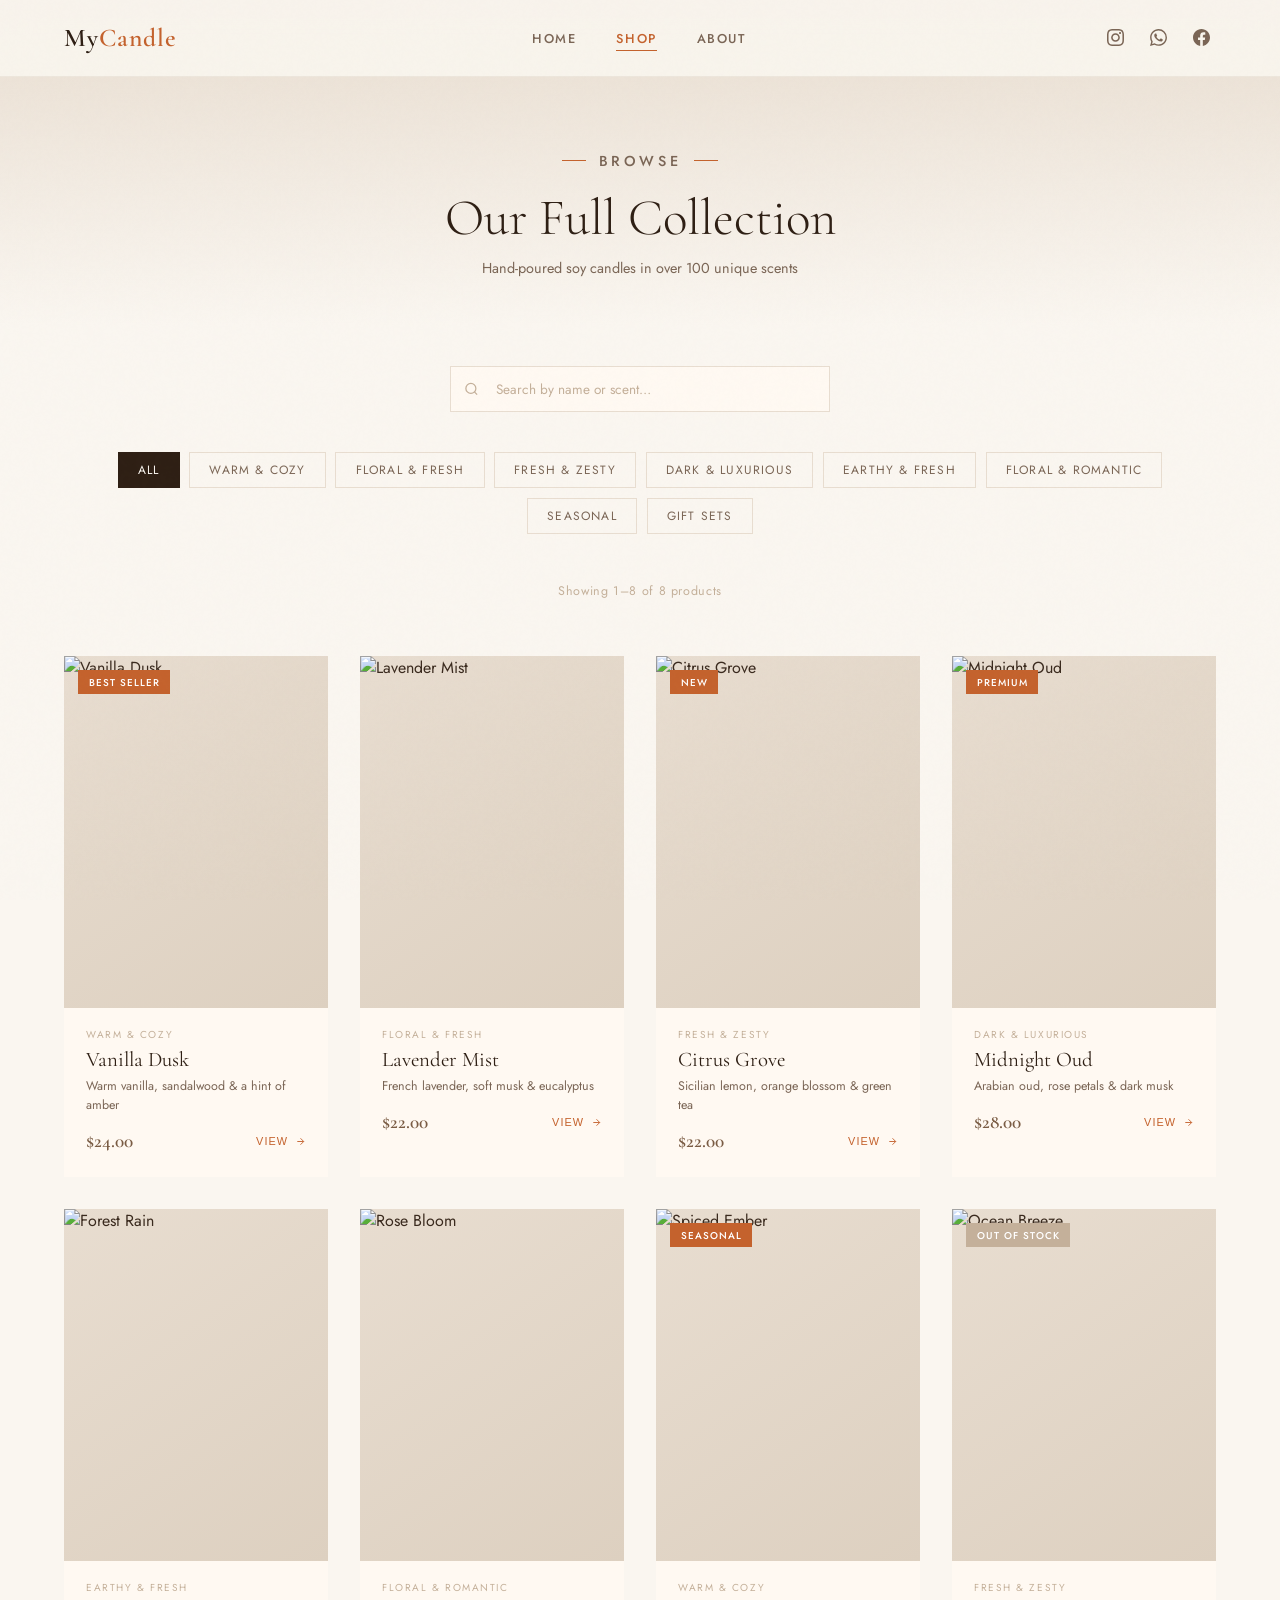
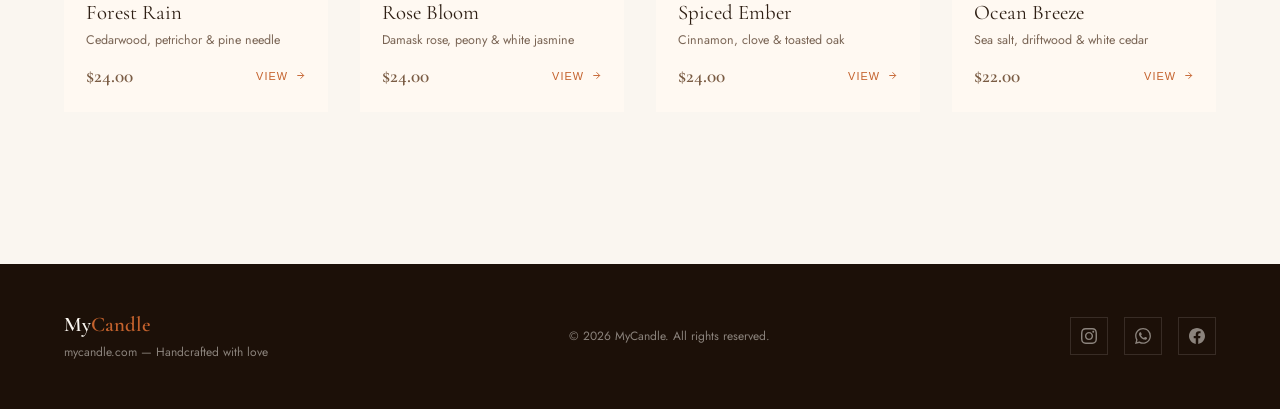
==== pages/shop.html @ 2fb07018 "Add files via upload" ====
<!DOCTYPE html>
<html lang="en">
<head>
  <meta charset="UTF-8" />
  <meta name="viewport" content="width=device-width, initial-scale=1.0" />
  <title>Shop — MyCandle</title>
  <link rel="stylesheet" href="../css/style.css" />
  <style>
    .shop-hero {
      padding: 9rem 4rem 3rem;
      background: linear-gradient(180deg, var(--sand) 0%, var(--cream) 100%);
      text-align: center;
    }
    .shop-hero h1 { font-size: clamp(2.5rem, 4vw, 4rem); margin-bottom: 0.6rem; }
    .shop-hero p { font-size: 0.9rem; color: var(--light-text); }

    .shop-controls { padding: 2.5rem 4rem 0; }

    #productCount {
      text-align: center; font-size: 0.78rem; color: var(--taupe);
      margin-bottom: 1rem; letter-spacing: 0.05em;
    }

    #productSection { padding: 2.5rem 4rem 6rem; }
    .products-grid { display: grid; grid-template-columns: repeat(auto-fill, minmax(260px, 1fr)); gap: 2rem; }

    @media (max-width: 768px) {
      .shop-hero { padding: 8rem 1.5rem 2.5rem; }
      .shop-controls { padding: 2rem 1.5rem 0; }
      #productSection { padding: 2rem 1.5rem 5rem; }
    }
  </style>
</head>
<body>

  <nav id="main-nav"></nav>

  <div class="shop-hero fade-up">
    <p class="section-eyebrow">Browse</p>
    <h1>Our Full Collection</h1>
    <p>Hand-poured soy candles in over 100 unique scents</p>
  </div>

  <div class="shop-controls">
    <!-- Search -->
    <div class="search-wrap fade-up">
      <svg class="search-icon" viewBox="0 0 24 24"><circle cx="11" cy="11" r="8"/><path d="m21 21-4.35-4.35"/></svg>
      <input class="search-input" id="searchInput" type="text" placeholder="Search by name or scent…" />
    </div>
    <!-- Category Filters -->
    <div class="filter-bar fade-up" id="filterBar"></div>
    <p id="productCount"></p>
  </div>

  <section id="productSection">
    <div class="products-grid" id="shopGrid"></div>
    <div class="pagination" id="pagination"></div>
  </section>

  <footer id="main-footer"></footer>

  <script src="../js/products.js"></script>
  <script src="../js/ui.js"></script>
  <script>
    // Fix asset paths since we're in /pages/ subfolder
    const BASE = '../';

    injectNav('shop');
    injectFooter();
    injectModal();
    initModal();
    initScrollAnimations();

    // Override productCardHTML image path for /pages/ subfolder
    function cardHTML(p) {
      const imgSrc = p.image ? BASE + p.image : '';
      const imgContent = imgSrc
        ? `<img src="${imgSrc}" alt="${p.name}" loading="lazy">`
        : `<div class="product-img-placeholder"><div class="placeholder-candle"></div></div>`;
      const badgeHTML = !p.inStock
        ? `<span class="product-badge badge-out">Out of Stock</span>`
        : p.badge ? `<span class="product-badge">${p.badge}</span>` : '';
      return `
        <div class="product-img-wrap">${imgContent}${badgeHTML}</div>
        <div class="product-info">
          <p class="product-category">${p.category}</p>
          <h3 class="product-name">${p.name}</h3>
          <p class="product-scent">${p.scent}</p>
          <div class="product-footer">
            <span class="product-price">${p.price}</span>
            <button class="product-view-btn">View ${SVG.arrow}</button>
          </div>
        </div>`;
    }

    // ── STATE ──
    const ITEMS_PER_PAGE = 12;
    let currentPage = 1;
    let activeCategory = 'All';
    let searchQuery = '';

    // ── BUILD FILTERS ──
    const filterBar = document.getElementById('filterBar');
    CATEGORIES.forEach(cat => {
      const btn = document.createElement('button');
      btn.className = 'filter-btn' + (cat === 'All' ? ' active' : '');
      btn.textContent = cat;
      btn.addEventListener('click', () => {
        activeCategory = cat;
        currentPage = 1;
        document.querySelectorAll('.filter-btn').forEach(b => b.classList.remove('active'));
        btn.classList.add('active');
        render();
      });
      filterBar.appendChild(btn);
    });

    // ── SEARCH ──
    document.getElementById('searchInput').addEventListener('input', e => {
      searchQuery = e.target.value.toLowerCase();
      currentPage = 1;
      render();
    });

    // ── FILTER ──
    function filteredProducts() {
      return PRODUCTS.filter(p => {
        const matchCat = activeCategory === 'All' || p.category === activeCategory;
        const matchSearch = !searchQuery ||
          p.name.toLowerCase().includes(searchQuery) ||
          p.scent.toLowerCase().includes(searchQuery) ||
          p.notes.toLowerCase().includes(searchQuery) ||
          p.category.toLowerCase().includes(searchQuery);
        return matchCat && matchSearch;
      });
    }

    // ── RENDER PRODUCTS ──
    function render() {
      const all = filteredProducts();
      const totalPages = Math.max(1, Math.ceil(all.length / ITEMS_PER_PAGE));
      if (currentPage > totalPages) currentPage = totalPages;
      const start = (currentPage - 1) * ITEMS_PER_PAGE;
      const pageItems = all.slice(start, start + ITEMS_PER_PAGE);

      // Count
      document.getElementById('productCount').textContent =
        all.length === 0 ? 'No products found'
        : `Showing ${start + 1}–${Math.min(start + ITEMS_PER_PAGE, all.length)} of ${all.length} products`;

      // Grid
      const grid = document.getElementById('shopGrid');
      grid.innerHTML = '';
      if (pageItems.length === 0) {
        grid.innerHTML = `<div class="empty-state">${SVG.empty}<p>No candles match your search.</p></div>`;
      } else {
        pageItems.forEach((p, i) => {
          const card = document.createElement('div');
          card.className = 'product-card fade-up';
          card.style.transitionDelay = `${i * 0.04}s`;
          card.innerHTML = cardHTML(p);
          card.addEventListener('click', () => openModal(p));
          grid.appendChild(card);
        });
        initScrollAnimations();
      }

      // Pagination
      renderPagination(totalPages);
    }

    // ── PAGINATION ──
    function renderPagination(totalPages) {
      const pg = document.getElementById('pagination');
      pg.innerHTML = '';
      if (totalPages <= 1) return;

      const prev = document.createElement('button');
      prev.className = 'page-btn arrow'; prev.textContent = '←';
      prev.disabled = currentPage === 1;
      prev.addEventListener('click', () => { currentPage--; render(); window.scrollTo(0,0); });
      pg.appendChild(prev);

      // Page number range
      let start = Math.max(1, currentPage - 2);
      let end = Math.min(totalPages, start + 4);
      if (end - start < 4) start = Math.max(1, end - 4);

      if (start > 1) {
        pg.appendChild(makePageBtn(1, totalPages));
        if (start > 2) { const dots = document.createElement('span'); dots.textContent = '…'; dots.style.cssText = 'padding:0 0.4rem;color:var(--taupe);font-size:0.85rem'; pg.appendChild(dots); }
      }
      for (let i = start; i <= end; i++) pg.appendChild(makePageBtn(i, totalPages));
      if (end < totalPages) {
        if (end < totalPages - 1) { const dots = document.createElement('span'); dots.textContent = '…'; dots.style.cssText = 'padding:0 0.4rem;color:var(--taupe);font-size:0.85rem'; pg.appendChild(dots); }
        pg.appendChild(makePageBtn(totalPages, totalPages));
      }

      const next = document.createElement('button');
      next.className = 'page-btn arrow'; next.textContent = '→';
      next.disabled = currentPage === totalPages;
      next.addEventListener('click', () => { currentPage++; render(); window.scrollTo(0,0); });
      pg.appendChild(next);
    }

    function makePageBtn(n) {
      const btn = document.createElement('button');
      btn.className = 'page-btn' + (n === currentPage ? ' active' : '');
      btn.textContent = n;
      btn.addEventListener('click', () => { currentPage = n; render(); window.scrollTo(0,0); });
      return btn;
    }

    // Initial render
    render();
  </script>
</body>
</html>
---- css/style.css ----
/* ============================================================
   MyCandle — Main Stylesheet
   ============================================================ */

@import url('https://fonts.googleapis.com/css2?family=Cormorant+Garamond:ital,wght@0,300;0,400;0,600;1,300;1,400&family=Jost:wght@300;400;500&display=swap');

/* ── VARIABLES ── */
:root {
  --cream: #faf6f0;
  --warm-white: #fff9f2;
  --sand: #e8ddd0;
  --taupe: #c4b09a;
  --brown: #7a5c44;
  --deep: #2e1f14;
  --ember: #c4622d;
  --gold: #c9993a;
  --text: #3a2a1e;
  --light-text: #7a6555;
  --radius: 2px;
  --transition: 0.3s ease;
}

/* ── RESET ── */
*, *::before, *::after { box-sizing: border-box; margin: 0; padding: 0; }
html { scroll-behavior: smooth; }
body {
  font-family: 'Jost', sans-serif;
  background-color: var(--cream);
  color: var(--text);
  overflow-x: hidden;
}

/* Noise texture overlay */
body::before {
  content: '';
  position: fixed; inset: 0; z-index: 999; pointer-events: none;
  background-image: url("data:image/svg+xml,%3Csvg viewBox='0 0 200 200' xmlns='http://www.w3.org/2000/svg'%3E%3Cfilter id='n'%3E%3CfeTurbulence type='fractalNoise' baseFrequency='0.75' numOctaves='4' stitchTiles='stitch'/%3E%3C/filter%3E%3Crect width='100%25' height='100%25' filter='url(%23n)' opacity='0.04'/%3E%3C/svg%3E");
  opacity: 0.35;
}

/* ── TYPOGRAPHY ── */
h1, h2, h3 { font-family: 'Cormorant Garamond', serif; font-weight: 300; color: var(--deep); }
a { text-decoration: none; color: inherit; }
img { display: block; max-width: 100%; }

/* ── NAVIGATION ── */
nav {
  position: fixed; top: 0; left: 0; right: 0; z-index: 200;
  display: flex; align-items: center; justify-content: space-between;
  padding: 1.4rem 4rem;
  background: rgba(250,246,240,0.88);
  backdrop-filter: blur(14px);
  border-bottom: 1px solid rgba(196,176,154,0.2);
  transition: box-shadow var(--transition);
}
nav.scrolled { box-shadow: 0 2px 30px rgba(46,31,20,0.08); }

.nav-logo {
  font-family: 'Cormorant Garamond', serif;
  font-size: 1.6rem; font-weight: 600; letter-spacing: 0.04em; color: var(--deep);
}
.nav-logo span { color: var(--ember); }

.nav-links { display: flex; gap: 2.5rem; list-style: none; }
.nav-links a {
  font-size: 0.8rem; font-weight: 500; letter-spacing: 0.12em;
  text-transform: uppercase; color: var(--light-text);
  transition: color var(--transition); padding-bottom: 2px;
  border-bottom: 1px solid transparent;
}
.nav-links a:hover,
.nav-links a.active { color: var(--ember); border-bottom-color: var(--ember); }

.nav-right { display: flex; align-items: center; gap: 1.4rem; }
.nav-social { display: flex; gap: 0.8rem; }
.nav-social a {
  width: 30px; height: 30px; display: flex; align-items: center; justify-content: center;
  color: var(--light-text); transition: color var(--transition), transform var(--transition);
}
.nav-social a:hover { color: var(--ember); transform: scale(1.15); }
.nav-social svg { width: 17px; height: 17px; fill: currentColor; }

/* ── SECTION HELPERS ── */
.section-header { text-align: center; margin-bottom: 4rem; }
.section-eyebrow {
  font-size: 0.72rem; letter-spacing: 0.25em; text-transform: uppercase;
  color: var(--ember); display: inline-flex; align-items: center; gap: 0.8rem;
  margin-bottom: 1rem; font-weight: 500;
}
.section-eyebrow::before, .section-eyebrow::after {
  content: ''; width: 24px; height: 1px; background: var(--ember); display: block;
}
.section-title { font-size: clamp(2rem, 3.5vw, 3rem); font-weight: 300; }
.section-subtitle { font-size: 0.9rem; color: var(--light-text); margin-top: 0.6rem; }

/* ── PRODUCT CARD ── */
.product-card {
  background: var(--warm-white); cursor: pointer;
  transition: transform 0.35s cubic-bezier(0.25,0.8,0.25,1), box-shadow 0.35s;
  position: relative; overflow: hidden;
}
.product-card:hover { transform: translateY(-7px); box-shadow: 0 22px 55px rgba(46,31,20,0.13); }

.product-img-wrap {
  width: 100%; aspect-ratio: 3/4; overflow: hidden;
  background: linear-gradient(145deg, var(--sand), #ddd0c0); position: relative;
}
.product-img-wrap img {
  width: 100%; height: 100%; object-fit: cover;
  transition: transform 0.6s cubic-bezier(0.25,0.8,0.25,1);
}
.product-card:hover .product-img-wrap img { transform: scale(1.06); }

.product-img-placeholder {
  width: 100%; height: 100%;
  display: flex; align-items: center; justify-content: center;
}
.placeholder-candle {
  width: 55px; height: 85px;
  background: linear-gradient(180deg, #f0e4d4, #d8c8b0);
  border-radius: 3px 3px 18px 18px; position: relative;
  box-shadow: 0 8px 20px rgba(46,31,20,0.12);
}
.placeholder-candle::before {
  content: ''; position: absolute; top: -18px; left: 50%; transform: translateX(-50%);
  width: 8px; height: 15px;
  background: radial-gradient(ellipse at 50% 80%, #fff176, #ff8c00, #c4622d);
  border-radius: 50% 50% 30% 30%;
  animation: flicker 2.2s ease-in-out infinite alternate;
  filter: blur(0.3px); box-shadow: 0 0 10px 3px rgba(196,98,45,0.3);
}
.placeholder-candle::after {
  content: ''; position: absolute; top: -4px; left: 50%; transform: translateX(-50%);
  width: 1.5px; height: 14px; background: var(--deep); border-radius: 1px;
}

.product-badge {
  position: absolute; top: 0.9rem; left: 0.9rem;
  background: var(--ember); color: white;
  font-size: 0.62rem; letter-spacing: 0.1em; text-transform: uppercase;
  padding: 0.28rem 0.65rem; font-weight: 500;
}
.badge-out { background: var(--taupe); }

.product-info { padding: 1.2rem 1.4rem 1.5rem; }
.product-category { font-size: 0.63rem; letter-spacing: 0.15em; text-transform: uppercase; color: var(--taupe); margin-bottom: 0.3rem; }
.product-name { font-size: 1.3rem; font-weight: 400; color: var(--deep); margin-bottom: 0.35rem; }
.product-scent { font-size: 0.78rem; color: var(--light-text); margin-bottom: 0.9rem; line-height: 1.5; }
.product-footer { display: flex; align-items: center; justify-content: space-between; }
.product-price { font-family: 'Cormorant Garamond', serif; font-size: 1.2rem; font-weight: 600; color: var(--brown); }
.product-view-btn {
  font-size: 0.68rem; letter-spacing: 0.1em; text-transform: uppercase;
  color: var(--ember); font-weight: 500; background: none; border: none;
  cursor: pointer; display: flex; align-items: center; gap: 0.4rem;
  transition: gap var(--transition);
}
.product-view-btn:hover { gap: 0.65rem; }
.product-view-btn svg { width: 11px; height: 11px; stroke: currentColor; fill: none; stroke-width: 2; }

/* ── MODAL ── */
.modal-overlay {
  position: fixed; inset: 0; z-index: 500;
  background: rgba(46,31,20,0.6); backdrop-filter: blur(6px);
  display: flex; align-items: center; justify-content: center; padding: 2rem;
  opacity: 0; pointer-events: none; transition: opacity 0.3s;
}
.modal-overlay.open { opacity: 1; pointer-events: all; }

.modal {
  background: var(--warm-white); max-width: 780px; width: 100%;
  display: grid; grid-template-columns: 1fr 1fr; position: relative;
  overflow: hidden; transform: translateY(20px); transition: transform 0.3s;
  max-height: 90vh;
}
.modal-overlay.open .modal { transform: translateY(0); }

.modal-img-area {
  background: linear-gradient(145deg, var(--sand), #d8c8b0);
  min-height: 400px; overflow: hidden;
  display: flex; align-items: center; justify-content: center;
}
.modal-img-area img { width: 100%; height: 100%; object-fit: cover; }
.modal-candle {
  width: 80px; height: 120px;
  background: linear-gradient(180deg, #f5ede0, #e0cdb5);
  border-radius: 4px 4px 28px 28px; position: relative;
  box-shadow: 0 12px 30px rgba(46,31,20,0.15);
}
.modal-candle::before {
  content: ''; position: absolute; top: -22px; left: 50%; transform: translateX(-50%);
  width: 12px; height: 20px;
  background: radial-gradient(ellipse at 50% 80%, #fff176, #ff8c00, #c4622d);
  border-radius: 50% 50% 30% 30%;
  animation: flicker 2s ease-in-out infinite alternate;
  filter: blur(0.5px); box-shadow: 0 0 14px 5px rgba(196,98,45,0.3);
}
.modal-candle::after {
  content: ''; position: absolute; top: -4px; left: 50%; transform: translateX(-50%);
  width: 2px; height: 18px; background: var(--deep); border-radius: 1px;
}

.modal-body {
  padding: 2.4rem 2rem; display: flex; flex-direction: column;
  overflow-y: auto; max-height: 90vh;
}
.modal-close {
  position: absolute; top: 1rem; right: 1rem; background: none; border: none;
  cursor: pointer; width: 36px; height: 36px; display: flex; align-items: center; justify-content: center;
  color: var(--light-text); transition: color var(--transition); z-index: 10;
}
.modal-close:hover { color: var(--ember); }
.modal-close svg { width: 20px; height: 20px; fill: none; stroke: currentColor; stroke-width: 2; }

.modal-category { font-size: 0.63rem; letter-spacing: 0.15em; text-transform: uppercase; color: var(--taupe); margin-bottom: 0.4rem; }
.modal-name { font-size: 2rem; font-weight: 400; line-height: 1.15; margin-bottom: 0.4rem; }
.modal-price-line { display: flex; align-items: baseline; gap: 1rem; margin-bottom: 1.4rem; }
.modal-price { font-family: 'Cormorant Garamond', serif; font-size: 1.5rem; font-weight: 600; color: var(--brown); }
.modal-burn { font-size: 0.78rem; color: var(--taupe); }
.modal-desc { font-size: 0.87rem; color: var(--light-text); line-height: 1.9; margin-bottom: 1.4rem; flex-grow: 1; }
.modal-details {
  display: grid; grid-template-columns: 1fr 1fr; gap: 0.7rem 1.5rem; margin-bottom: 1.6rem;
}
.modal-detail { font-size: 0.78rem; color: var(--light-text); }
.modal-detail strong {
  display: block; color: var(--deep); font-weight: 500;
  font-size: 0.7rem; letter-spacing: 0.08em; text-transform: uppercase; margin-bottom: 0.1rem;
}
.modal-order-btn {
  background: var(--deep); color: var(--cream); padding: 0.85rem 1.5rem;
  border: none; cursor: pointer; font-size: 0.78rem; letter-spacing: 0.14em;
  text-transform: uppercase; font-weight: 500; font-family: 'Jost', sans-serif;
  transition: background var(--transition);
  display: flex; align-items: center; gap: 0.6rem; justify-content: center;
  width: 100%;
}
.modal-order-btn:hover { background: var(--ember); }
.modal-order-btn svg { width: 14px; height: 14px; fill: currentColor; }

/* ── PAGINATION ── */
.pagination {
  display: flex; align-items: center; justify-content: center;
  gap: 0.5rem; margin-top: 3.5rem; flex-wrap: wrap;
}
.page-btn {
  width: 40px; height: 40px; display: flex; align-items: center; justify-content: center;
  border: 1px solid var(--sand); background: none; cursor: pointer;
  font-size: 0.82rem; font-family: 'Jost', sans-serif; color: var(--light-text);
  transition: all var(--transition);
}
.page-btn:hover { border-color: var(--ember); color: var(--ember); }
.page-btn.active { background: var(--deep); border-color: var(--deep); color: var(--cream); }
.page-btn:disabled { opacity: 0.3; cursor: not-allowed; pointer-events: none; }
.page-btn.arrow { font-size: 1rem; }

/* ── CATEGORY FILTER ── */
.filter-bar {
  display: flex; gap: 0.6rem; flex-wrap: wrap;
  justify-content: center; margin-bottom: 3rem;
}
.filter-btn {
  padding: 0.5rem 1.2rem; border: 1px solid var(--sand); background: none;
  font-size: 0.75rem; letter-spacing: 0.1em; text-transform: uppercase;
  font-family: 'Jost', sans-serif; color: var(--light-text); cursor: pointer;
  transition: all var(--transition);
}
.filter-btn:hover { border-color: var(--taupe); color: var(--text); }
.filter-btn.active { background: var(--deep); border-color: var(--deep); color: var(--cream); }

/* ── SEARCH ── */
.search-wrap {
  max-width: 380px; margin: 0 auto 2.5rem; position: relative;
}
.search-input {
  width: 100%; padding: 0.75rem 1rem 0.75rem 2.8rem;
  border: 1px solid var(--sand); background: var(--warm-white);
  font-family: 'Jost', sans-serif; font-size: 0.85rem; color: var(--text);
  outline: none; transition: border-color var(--transition);
}
.search-input:focus { border-color: var(--taupe); }
.search-input::placeholder { color: var(--taupe); }
.search-icon {
  position: absolute; left: 0.9rem; top: 50%; transform: translateY(-50%);
  width: 15px; height: 15px; fill: none; stroke: var(--taupe); stroke-width: 2;
  pointer-events: none;
}

/* ── ABOUT STRIP ── */
.about-strip {
  background: var(--deep); color: var(--cream); padding: 6rem 4rem;
  display: grid; grid-template-columns: 1fr 1fr; gap: 5rem; align-items: center;
}
.about-strip h2 { font-size: clamp(2rem, 3vw, 2.8rem); line-height: 1.2; margin-bottom: 1.5rem; }
.about-strip h2 em { font-style: italic; color: var(--gold); }
.about-strip p { font-size: 0.9rem; color: rgba(250,246,240,0.65); line-height: 2; }
.about-features { display: flex; flex-direction: column; gap: 1.5rem; }
.about-feature { display: flex; gap: 1.2rem; align-items: flex-start; }
.about-feature-icon {
  width: 42px; height: 42px; flex-shrink: 0;
  background: rgba(201,153,58,0.12); border: 1px solid rgba(201,153,58,0.25);
  display: flex; align-items: center; justify-content: center; font-size: 1.1rem;
}
.about-feature-text strong { display: block; font-size: 0.85rem; color: var(--cream); font-weight: 500; margin-bottom: 0.2rem; }
.about-feature-text span { font-size: 0.78rem; color: rgba(250,246,240,0.5); line-height: 1.6; }

/* ── FOOTER ── */
footer {
  background: #1c1008; color: rgba(250,246,240,0.5);
  padding: 3rem 4rem;
  display: flex; align-items: center; justify-content: space-between;
  flex-wrap: wrap; gap: 1.5rem;
}
.footer-logo { font-family: 'Cormorant Garamond', serif; font-size: 1.3rem; font-weight: 600; color: var(--cream); }
.footer-logo span { color: var(--ember); }
.footer-copy { font-size: 0.75rem; }
.footer-social { display: flex; gap: 1rem; }
.footer-social a {
  width: 38px; height: 38px; border: 1px solid rgba(250,246,240,0.12);
  display: flex; align-items: center; justify-content: center;
  color: rgba(250,246,240,0.5); transition: all var(--transition);
}
.footer-social a:hover { background: var(--ember); border-color: var(--ember); color: white; transform: translateY(-2px); }
.footer-social svg { width: 16px; height: 16px; fill: currentColor; }

/* ── ANIMATIONS ── */
@keyframes flicker {
  0%   { transform: translateX(-50%) scale(1) rotate(-2deg); opacity: 1; }
  50%  { transform: translateX(-50%) scale(1.08) rotate(1deg); opacity: 0.92; }
  100% { transform: translateX(-50%) scale(0.95) rotate(-1deg); opacity: 0.97; }
}
.fade-up { opacity: 0; transform: translateY(28px); transition: opacity 0.7s ease, transform 0.7s ease; }
.fade-up.visible { opacity: 1; transform: translateY(0); }

/* ── EMPTY STATE ── */
.empty-state {
  grid-column: 1/-1; text-align: center; padding: 5rem 2rem; color: var(--taupe);
}
.empty-state svg { width: 48px; height: 48px; margin: 0 auto 1rem; stroke: var(--taupe); fill: none; stroke-width: 1.5; }
.empty-state p { font-size: 0.9rem; }

/* ── RESPONSIVE ── */
@media (max-width: 1024px) {
  nav { padding: 1.2rem 2rem; }
  .nav-links { gap: 1.8rem; }
}
@media (max-width: 768px) {
  nav { padding: 1rem 1.5rem; }
  .nav-links { display: none; }
  .about-strip { grid-template-columns: 1fr; padding: 4rem 2rem; gap: 2.5rem; }
  .modal { grid-template-columns: 1fr; }
  .modal-img-area { min-height: 220px; }
  footer { flex-direction: column; text-align: center; padding: 2.5rem 1.5rem; }
  .footer-social { justify-content: center; }
}
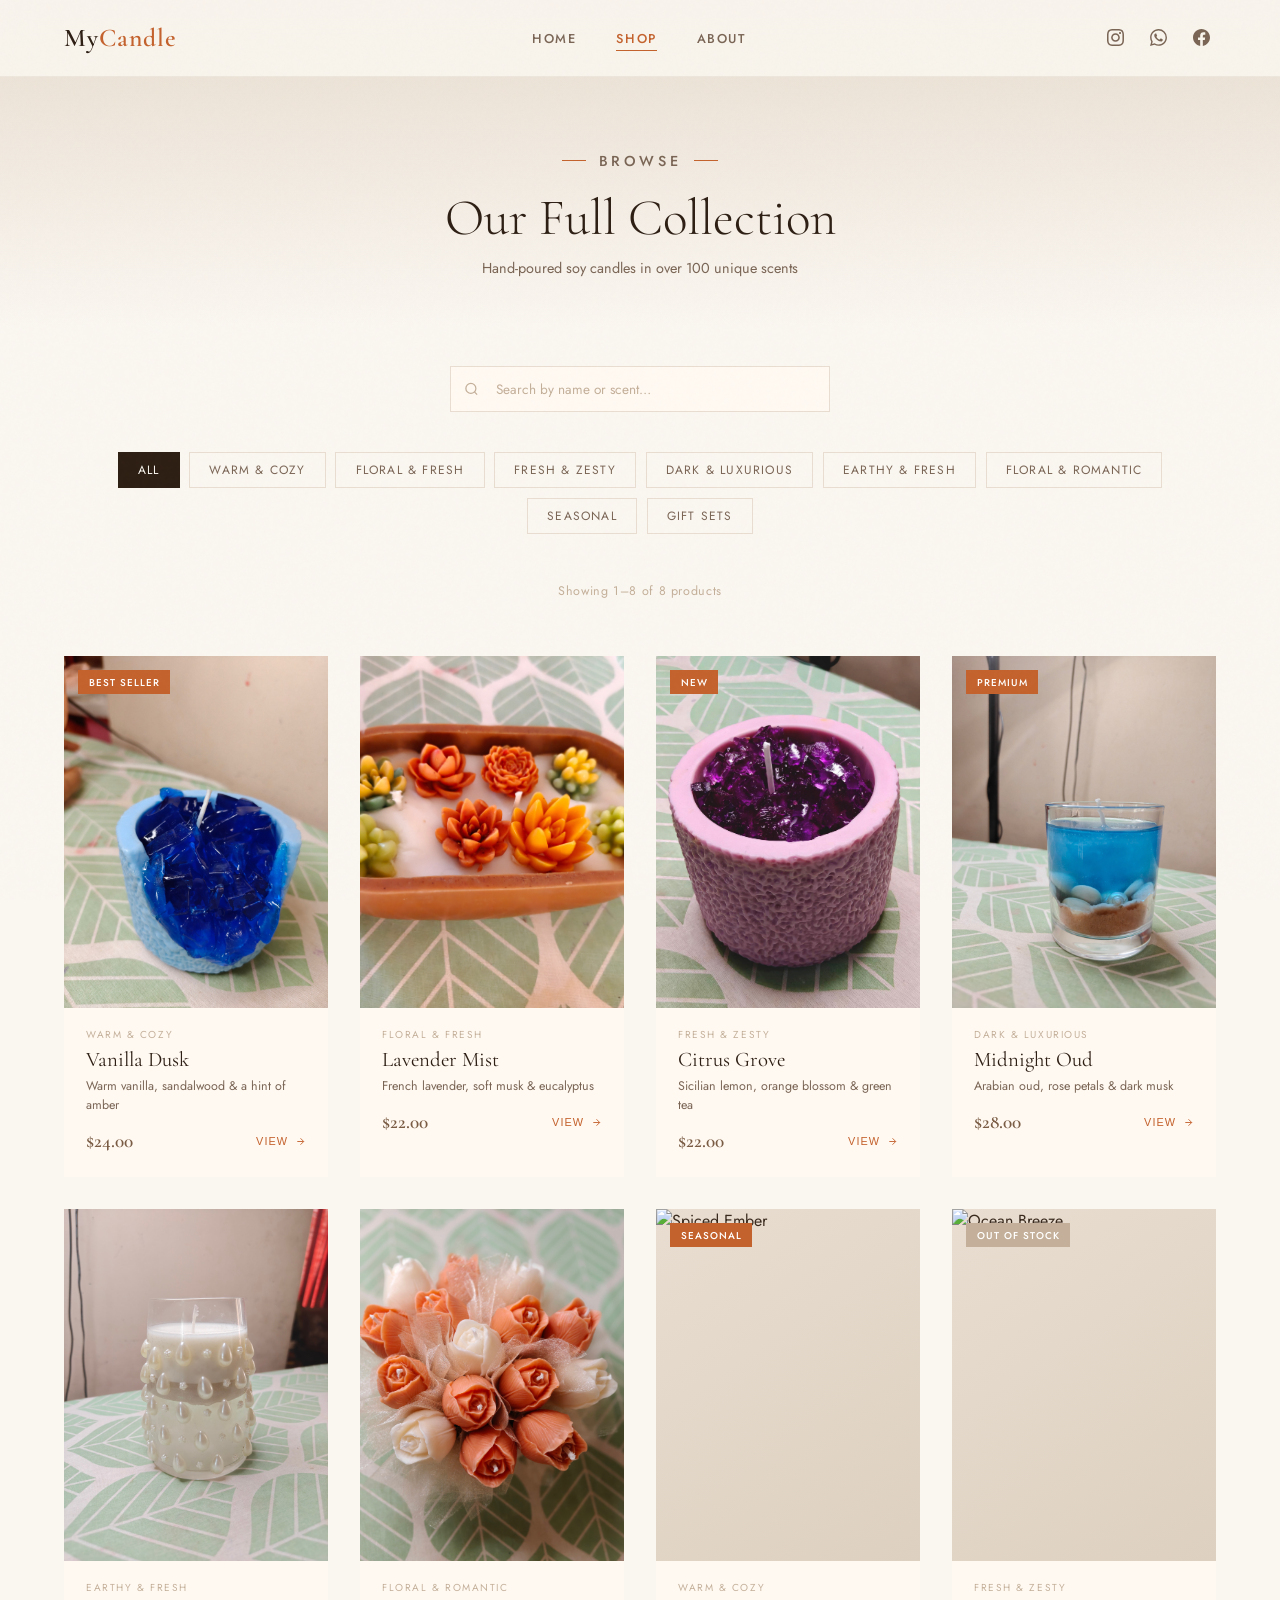
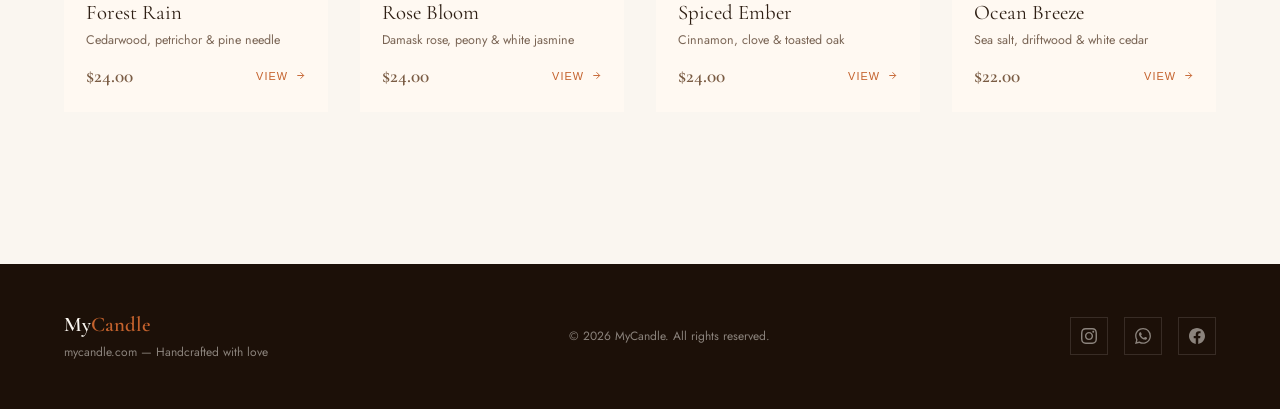
==== commit ddffebf4: "css" ====
--- a/pages/shop.html
+++ b/pages/shop.html
@@ -3,7 +3,7 @@
 <head>
   <meta charset="UTF-8" />
   <meta name="viewport" content="width=device-width, initial-scale=1.0" />
-  <title>Shop — MyCandle</title>
+  <title>Shop — Merlit Candle</title>
   <link rel="stylesheet" href="../css/style.css" />
   <style>
     .shop-hero {
@@ -62,36 +62,14 @@
   <script src="../js/products.js"></script>
   <script src="../js/ui.js"></script>
   <script>
-    // Fix asset paths since we're in /pages/ subfolder
-    const BASE = '../';
-
     injectNav('shop');
     injectFooter();
     injectModal();
     initModal();
     initScrollAnimations();
 
-    // Override productCardHTML image path for /pages/ subfolder
-    function cardHTML(p) {
-      const imgSrc = p.image ? BASE + p.image : '';
-      const imgContent = imgSrc
-        ? `<img src="${imgSrc}" alt="${p.name}" loading="lazy">`
-        : `<div class="product-img-placeholder"><div class="placeholder-candle"></div></div>`;
-      const badgeHTML = !p.inStock
-        ? `<span class="product-badge badge-out">Out of Stock</span>`
-        : p.badge ? `<span class="product-badge">${p.badge}</span>` : '';
-      return `
-        <div class="product-img-wrap">${imgContent}${badgeHTML}</div>
-        <div class="product-info">
-          <p class="product-category">${p.category}</p>
-          <h3 class="product-name">${p.name}</h3>
-          <p class="product-scent">${p.scent}</p>
-          <div class="product-footer">
-            <span class="product-price">${p.price}</span>
-            <button class="product-view-btn">View ${SVG.arrow}</button>
-          </div>
-        </div>`;
-    }
+    // Use shared productCardHTML from ui.js (BASE path is auto-detected)
+    const cardHTML = productCardHTML;
 
     // ── STATE ──
     const ITEMS_PER_PAGE = 12;
--- a/css/style.css
+++ b/css/style.css
@@ -179,7 +179,7 @@
   min-height: 400px; overflow: hidden;
   display: flex; align-items: center; justify-content: center;
 }
-.modal-img-area img { width: 100%; height: 100%; object-fit: cover; }
+.modal-img-area img { width: 100%; height: 100%; object-fit: cover; display: block; }
 .modal-candle {
   width: 80px; height: 120px;
   background: linear-gradient(180deg, #f5ede0, #e0cdb5);
@@ -213,7 +213,7 @@
 
 .modal-category { font-size: 0.63rem; letter-spacing: 0.15em; text-transform: uppercase; color: var(--taupe); margin-bottom: 0.4rem; }
 .modal-name { font-size: 2rem; font-weight: 400; line-height: 1.15; margin-bottom: 0.4rem; }
-.modal-price-line { display: flex; align-items: baseline; gap: 1rem; margin-bottom: 1.4rem; }
+.modal-price-line { display: flex; align-items: baseline; gap: 1rem; margin-bottom: 1.4rem; flex-wrap: wrap; }
 .modal-price { font-family: 'Cormorant Garamond', serif; font-size: 1.5rem; font-weight: 600; color: var(--brown); }
 .modal-burn { font-size: 0.78rem; color: var(--taupe); }
 .modal-desc { font-size: 0.87rem; color: var(--light-text); line-height: 1.9; margin-bottom: 1.4rem; flex-grow: 1; }
@@ -225,6 +225,10 @@
   display: block; color: var(--deep); font-weight: 500;
   font-size: 0.7rem; letter-spacing: 0.08em; text-transform: uppercase; margin-bottom: 0.1rem;
 }
+
+/* Action buttons wrapper */
+.modal-actions { display: flex; flex-direction: column; gap: 0.7rem; }
+
 .modal-order-btn {
   background: var(--deep); color: var(--cream); padding: 0.85rem 1.5rem;
   border: none; cursor: pointer; font-size: 0.78rem; letter-spacing: 0.14em;
@@ -233,7 +237,17 @@
   display: flex; align-items: center; gap: 0.6rem; justify-content: center;
   width: 100%;
 }
-.modal-order-btn:hover { background: var(--ember); }
+.modal-order-btn:hover:not(:disabled) { background: var(--ember); }
+
+.modal-amazon-btn {
+  background: #ff9900; color: var(--deep); padding: 0.85rem 1.5rem;
+  border: none; cursor: pointer; font-size: 0.78rem; letter-spacing: 0.14em;
+  text-transform: uppercase; font-weight: 500; font-family: 'Jost', sans-serif;
+  transition: background var(--transition), opacity var(--transition);
+  display: flex; align-items: center; gap: 0.6rem; justify-content: center;
+  width: 100%; text-decoration: none;
+}
+.modal-amazon-btn:hover { background: #e68a00; }
 .modal-order-btn svg { width: 14px; height: 14px; fill: currentColor; }
 
 /* ── PAGINATION ── */
@@ -337,17 +351,104 @@
 .empty-state svg { width: 48px; height: 48px; margin: 0 auto 1rem; stroke: var(--taupe); fill: none; stroke-width: 1.5; }
 .empty-state p { font-size: 0.9rem; }
 
+/* ── HAMBURGER BUTTON ── */
+.hamburger {
+  display: none;
+  background: none; border: none; cursor: pointer;
+  width: 38px; height: 38px; align-items: center; justify-content: center;
+  color: var(--deep); padding: 4px;
+  transition: color var(--transition);
+}
+.hamburger:hover { color: var(--ember); }
+.hamburger svg { width: 22px; height: 22px; }
+
+/* Social icons inside mobile drawer */
+.nav-social-mobile {
+  display: none;
+  align-items: center; gap: 1rem;
+  padding: 1rem 0 0.5rem;
+  border-top: 1px solid var(--sand); margin-top: 0.5rem;
+}
+.nav-social-mobile a {
+  width: 34px; height: 34px; display: flex; align-items: center; justify-content: center;
+  color: var(--light-text); transition: color var(--transition);
+}
+.nav-social-mobile a:hover { color: var(--ember); }
+.nav-social-mobile svg { width: 18px; height: 18px; fill: currentColor; }
+
 /* ── RESPONSIVE ── */
 @media (max-width: 1024px) {
   nav { padding: 1.2rem 2rem; }
   .nav-links { gap: 1.8rem; }
 }
+
 @media (max-width: 768px) {
-  nav { padding: 1rem 1.5rem; }
-  .nav-links { display: none; }
+  /* Show hamburger, hide desktop social */
+  .hamburger { display: flex; }
+  .nav-social { display: none; }
+
+  nav { padding: 1rem 1.5rem; z-index: 250; }
+
+  /* Full-screen mobile drawer — sits BELOW the nav bar */
+  .nav-links {
+    display: flex !important;
+    flex-direction: column;
+    position: fixed;
+    top: 0; left: 0; right: 0; bottom: 0;
+    background: var(--cream);
+    justify-content: center; align-items: center;
+    gap: 0; padding: 5rem 2rem 2rem;   /* top padding clears the nav bar */
+    transform: translateX(100%);
+    transition: transform 0.35s cubic-bezier(0.4,0,0.2,1);
+    z-index: 200;                       /* below nav (250) so logo+burger stay on top */
+  }
+  .nav-links.open { transform: translateX(0); }
+
+  .nav-links li { width: 100%; text-align: center; }
+  .nav-links a {
+    display: block; font-size: 1.5rem; letter-spacing: 0.06em;
+    padding: 1rem 0; color: var(--deep);
+    border-bottom: none !important;
+    font-family: 'Cormorant Garamond', serif; font-weight: 300;
+  }
+  .nav-links a:hover, .nav-links a.active { color: var(--ember); }
+
+  /* Show social icons inside drawer */
+  .nav-social-mobile { display: flex; justify-content: center; }
+
+  /* ── MODAL: stack vertically on mobile ── */
+  .modal-overlay { padding: 0; align-items: flex-end; }
+  .modal {
+    grid-template-columns: 1fr;
+    max-height: 95vh;
+    border-radius: 16px 16px 0 0;
+    width: 100%;
+  }
+  .modal-img-area {
+    min-height: 260px;
+    max-height: 260px;     /* Fixed sensible image height on mobile */
+    height: 260px;
+  }
+  .modal-body {
+    padding: 1.5rem 1.4rem 2rem;
+    max-height: calc(95vh - 260px);
+    overflow-y: auto;
+  }
+  .modal-name { font-size: 1.6rem; }
+  .modal-desc { font-size: 0.83rem; }
+
+  /* Shop page mobile: smaller cards, 2-column grid */
+  .products-grid { grid-template-columns: repeat(2, 1fr); gap: 0.9rem; }
+  .product-img-wrap { aspect-ratio: 1/1; }
+  .product-info { padding: 0.8rem 0.9rem 1rem; }
+  .product-name { font-size: 1rem; }
+  .product-scent { font-size: 0.72rem; margin-bottom: 0.6rem; }
+  .product-price { font-size: 1rem; }
+  .product-view-btn { font-size: 0.62rem; }
+  .product-badge { font-size: 0.58rem; padding: 0.22rem 0.5rem; }
+
   .about-strip { grid-template-columns: 1fr; padding: 4rem 2rem; gap: 2.5rem; }
-  .modal { grid-template-columns: 1fr; }
-  .modal-img-area { min-height: 220px; }
+
   footer { flex-direction: column; text-align: center; padding: 2.5rem 1.5rem; }
   .footer-social { justify-content: center; }
 }
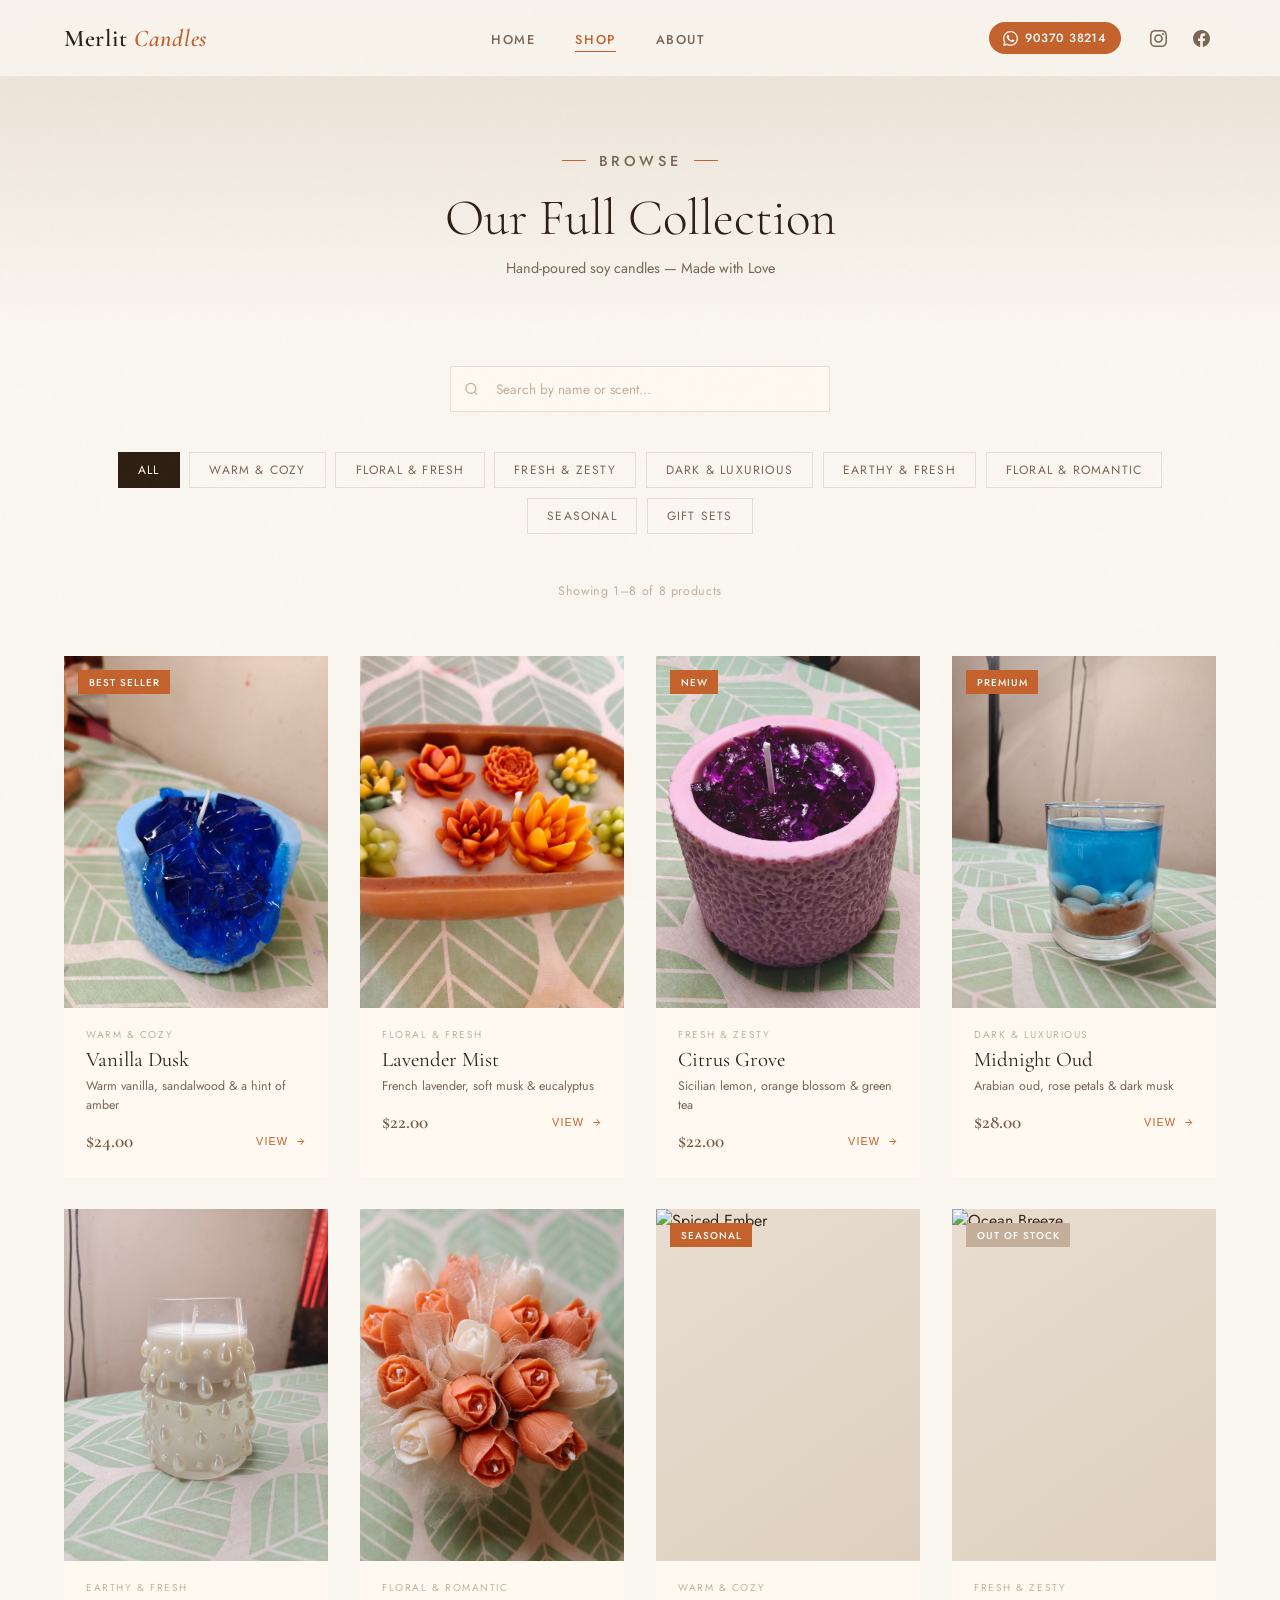
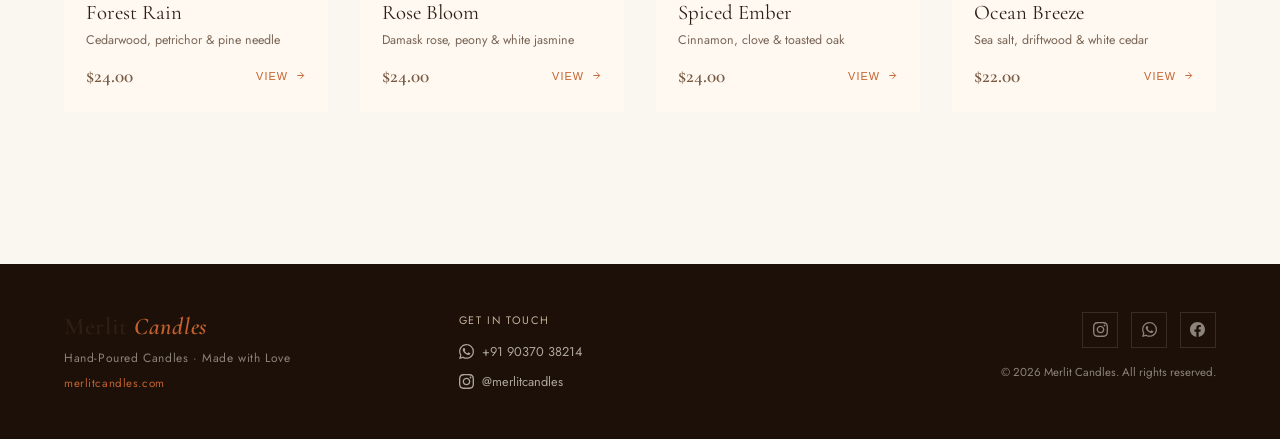
==== commit c6ff67fc: "logo domain testimonial" ====
--- a/pages/shop.html
+++ b/pages/shop.html
@@ -3,7 +3,7 @@
 <head>
   <meta charset="UTF-8" />
   <meta name="viewport" content="width=device-width, initial-scale=1.0" />
-  <title>Shop — Merlit Candle</title>
+  <title>Shop — Merlit Candles</title>
   <link rel="stylesheet" href="../css/style.css" />
   <style>
     .shop-hero {
@@ -38,7 +38,7 @@
   <div class="shop-hero fade-up">
     <p class="section-eyebrow">Browse</p>
     <h1>Our Full Collection</h1>
-    <p>Hand-poured soy candles in over 100 unique scents</p>
+    <p>Hand-poured soy candles — Made with Love</p>
   </div>
 
   <div class="shop-controls">
--- a/css/style.css
+++ b/css/style.css
@@ -178,8 +178,59 @@
   background: linear-gradient(145deg, var(--sand), #d8c8b0);
   min-height: 400px; overflow: hidden;
   display: flex; align-items: center; justify-content: center;
+  position: relative;
 }
 .modal-img-area img { width: 100%; height: 100%; object-fit: cover; display: block; }
+
+/* ── GALLERY ── */
+.gallery-wrap {
+  position: relative; width: 100%; height: 100%;
+  display: flex; align-items: center; justify-content: center;
+}
+.gallery-wrap img {
+  width: 100%; height: 100%; object-fit: cover; display: block;
+  transition: opacity 0.15s ease;
+}
+
+/* Prev / Next arrows */
+.gallery-arrow {
+  position: absolute; top: 50%; transform: translateY(-50%);
+  width: 36px; height: 36px;
+  background: rgba(250,246,240,0.88); border: none; cursor: pointer;
+  display: flex; align-items: center; justify-content: center;
+  color: var(--deep); transition: background var(--transition), opacity var(--transition);
+  z-index: 5; border-radius: 50%;
+  box-shadow: 0 2px 10px rgba(46,31,20,0.15);
+}
+.gallery-arrow:hover { background: var(--cream); }
+.gallery-arrow svg { width: 18px; height: 18px; }
+.gallery-prev { left: 0.7rem; }
+.gallery-next { right: 0.7rem; }
+
+/* Dot indicators */
+.gallery-dots {
+  position: absolute; bottom: 0.75rem; left: 50%; transform: translateX(-50%);
+  display: flex; gap: 0.4rem; z-index: 5;
+}
+.gallery-dot {
+  width: 7px; height: 7px; border-radius: 50%;
+  background: rgba(250,246,240,0.5); cursor: pointer;
+  transition: background var(--transition), transform var(--transition);
+  border: 1px solid rgba(250,246,240,0.6);
+}
+.gallery-dot.active {
+  background: var(--cream); transform: scale(1.25);
+}
+.gallery-dot:hover { background: rgba(250,246,240,0.85); }
+
+/* Image counter (e.g. "2 / 4") */
+.gallery-counter {
+  position: absolute; top: 0.7rem; right: 0.7rem;
+  background: rgba(46,31,20,0.5); color: var(--cream);
+  font-size: 0.68rem; letter-spacing: 0.08em;
+  padding: 0.25rem 0.6rem; border-radius: 20px; z-index: 5;
+  font-family: 'Jost', sans-serif;
+}
 .modal-candle {
   width: 80px; height: 120px;
   background: linear-gradient(180deg, #f5ede0, #e0cdb5);
@@ -426,7 +477,7 @@
   }
   .modal-img-area {
     min-height: 260px;
-    max-height: 260px;     /* Fixed sensible image height on mobile */
+    max-height: 260px;
     height: 260px;
   }
   .modal-body {
@@ -437,6 +488,10 @@
   .modal-name { font-size: 1.6rem; }
   .modal-desc { font-size: 0.83rem; }
 
+  /* Smaller gallery arrows on mobile */
+  .gallery-arrow { width: 30px; height: 30px; }
+  .gallery-arrow svg { width: 14px; height: 14px; }
+
   /* Shop page mobile: smaller cards, 2-column grid */
   .products-grid { grid-template-columns: repeat(2, 1fr); gap: 0.9rem; }
   .product-img-wrap { aspect-ratio: 1/1; }
@@ -452,3 +507,142 @@
   footer { flex-direction: column; text-align: center; padding: 2.5rem 1.5rem; }
   .footer-social { justify-content: center; }
 }
+
+/* ============================================================
+   MERLIT CANDLES — Additional styles
+   Logo, WhatsApp pill, testimonials, updated footer/nav
+   ============================================================ */
+
+/* ── LOGO ── */
+.nav-logo-wrap { display:flex; align-items:center; text-decoration:none; }
+.logo-text-fallback {
+  font-family:'Cormorant Garamond',serif; font-size:1.5rem; font-weight:600;
+  color:var(--deep); letter-spacing:0.03em;
+}
+.logo-text-fallback em { font-style:italic; color:var(--ember); }
+
+/* ── NAV WHATSAPP PILL ── */
+.nav-whatsapp-pill {
+  display:flex; align-items:center; gap:0.45rem;
+  background:var(--ember); color:white;
+  padding:0.42rem 0.9rem; border-radius:20px;
+  font-size:0.75rem; font-weight:500; letter-spacing:0.04em;
+  text-decoration:none; white-space:nowrap;
+  transition:background var(--transition), transform var(--transition);
+}
+.nav-whatsapp-pill:hover { background:#a84f22; transform:translateY(-1px); }
+.nav-whatsapp-pill svg { width:15px; height:15px; fill:white; flex-shrink:0; }
+
+/* ── MOBILE PHONE LINK IN DRAWER ── */
+.nav-phone-mobile {
+  display:flex; align-items:center; justify-content:center; gap:0.5rem;
+  font-size:0.85rem; font-weight:500; color:var(--ember) !important;
+  padding:0.8rem 0; border-top:1px solid var(--sand); margin-top:0.5rem; width:100%;
+}
+.nav-phone-mobile svg { width:16px; height:16px; fill:none; stroke:var(--ember); }
+
+/* ── FOOTER REBRAND ── */
+footer {
+  background:#1c1008; color:rgba(250,246,240,0.5);
+  padding:3rem 4rem;
+  display:grid; grid-template-columns:1fr 1fr 1fr;
+  align-items:start; gap:2rem;
+}
+.footer-brand { display:flex; flex-direction:column; gap:0.5rem; }
+.footer-logo-wrap { display:inline-flex; }
+.footer-tagline { font-size:0.75rem; color:rgba(250,246,240,0.5); letter-spacing:0.05em; }
+.footer-domain  { font-size:0.72rem; color:var(--ember); letter-spacing:0.05em; }
+
+.footer-contact { display:flex; flex-direction:column; gap:0.7rem; }
+.footer-contact-label { font-size:0.68rem; text-transform:uppercase; letter-spacing:0.15em; color:var(--taupe); margin-bottom:0.2rem; }
+.footer-contact-link {
+  display:flex; align-items:center; gap:0.55rem;
+  font-size:0.8rem; color:rgba(250,246,240,0.65); text-decoration:none;
+  transition:color var(--transition);
+}
+.footer-contact-link:hover { color:var(--ember); }
+.footer-contact-link svg { width:15px; height:15px; fill:currentColor; flex-shrink:0; }
+
+.footer-right { display:flex; flex-direction:column; align-items:flex-end; gap:1rem; }
+.footer-copy  { font-size:0.72rem; text-align:right; }
+.footer-social { display:flex; gap:0.8rem; }
+.footer-social a {
+  width:36px; height:36px; border:1px solid rgba(250,246,240,0.12);
+  display:flex; align-items:center; justify-content:center;
+  color:rgba(250,246,240,0.5); transition:all var(--transition);
+}
+.footer-social a:hover { background:var(--ember); border-color:var(--ember); color:white; transform:translateY(-2px); }
+.footer-social svg { width:15px; height:15px; fill:currentColor; }
+
+/* ── TESTIMONIALS SECTION ── */
+.testimonials-section {
+  padding:7rem 4rem; background:var(--deep); overflow:hidden;
+}
+.testimonials-section .section-eyebrow { color:var(--gold); }
+.testimonials-section .section-eyebrow::before,
+.testimonials-section .section-eyebrow::after { background:var(--gold); }
+.testimonials-section .section-title { color:var(--cream); }
+
+.testi-track-wrap {
+  overflow:hidden; margin:0 -1rem; padding:0 1rem;
+}
+.testi-track {
+  display:flex; transition:transform 0.55s cubic-bezier(0.4,0,0.2,1);
+}
+.testi-card {
+  min-width:100%; padding:2.5rem; box-sizing:border-box;
+  background:rgba(255,255,255,0.04); border:1px solid rgba(201,153,58,0.15);
+  margin:0 0.5rem; border-radius:2px;
+}
+.testi-stars { display:flex; gap:2px; margin-bottom:1.2rem; }
+.testi-stars svg { width:14px; height:14px; }
+.testi-text {
+  font-family:'Cormorant Garamond',serif;
+  font-size:1.25rem; font-weight:300; font-style:italic;
+  color:rgba(250,246,240,0.9); line-height:1.7; margin-bottom:1.8rem;
+}
+.testi-author { display:flex; align-items:center; gap:1rem; }
+.testi-avatar {
+  width:48px; height:48px; border-radius:50%; flex-shrink:0;
+  background:linear-gradient(135deg,var(--ember),var(--gold));
+  display:flex; align-items:center; justify-content:center;
+  font-size:0.85rem; font-weight:600; color:white; letter-spacing:0.05em;
+}
+.testi-avatar-img { width:48px; height:48px; border-radius:50%; object-fit:cover; flex-shrink:0; }
+.testi-name { display:block; font-size:0.88rem; font-weight:500; color:var(--cream); }
+.testi-loc  { display:block; font-size:0.75rem; color:var(--taupe); margin-top:0.15rem; }
+
+.testi-controls {
+  display:flex; align-items:center; justify-content:center;
+  gap:1.2rem; margin-top:2rem;
+}
+.testi-btn {
+  width:38px; height:38px; border:1px solid rgba(201,153,58,0.3);
+  background:none; cursor:pointer; color:var(--taupe);
+  display:flex; align-items:center; justify-content:center;
+  transition:all var(--transition); border-radius:50%;
+}
+.testi-btn:hover { border-color:var(--gold); color:var(--gold); }
+.testi-btn svg { width:16px; height:16px; }
+.testi-dots { display:flex; gap:0.5rem; }
+.testi-dot {
+  width:6px; height:6px; border-radius:50%;
+  background:rgba(201,153,58,0.3); cursor:pointer;
+  transition:all var(--transition);
+}
+.testi-dot.active { background:var(--gold); transform:scale(1.4); }
+
+/* ── RESPONSIVE UPDATES ── */
+@media (max-width:1024px) {
+  .nav-whatsapp-pill span { display:none; }
+  .nav-whatsapp-pill { padding:0.42rem 0.6rem; }
+}
+@media (max-width:768px) {
+  .nav-whatsapp-pill { display:none; }
+  footer { grid-template-columns:1fr; padding:3rem 1.5rem; gap:2rem; }
+  .footer-right { align-items:flex-start; }
+  .footer-copy { text-align:left; }
+  .testimonials-section { padding:5rem 1.5rem; }
+  .testi-card { padding:1.8rem 1.4rem; }
+  .testi-text { font-size:1.05rem; }
+}
